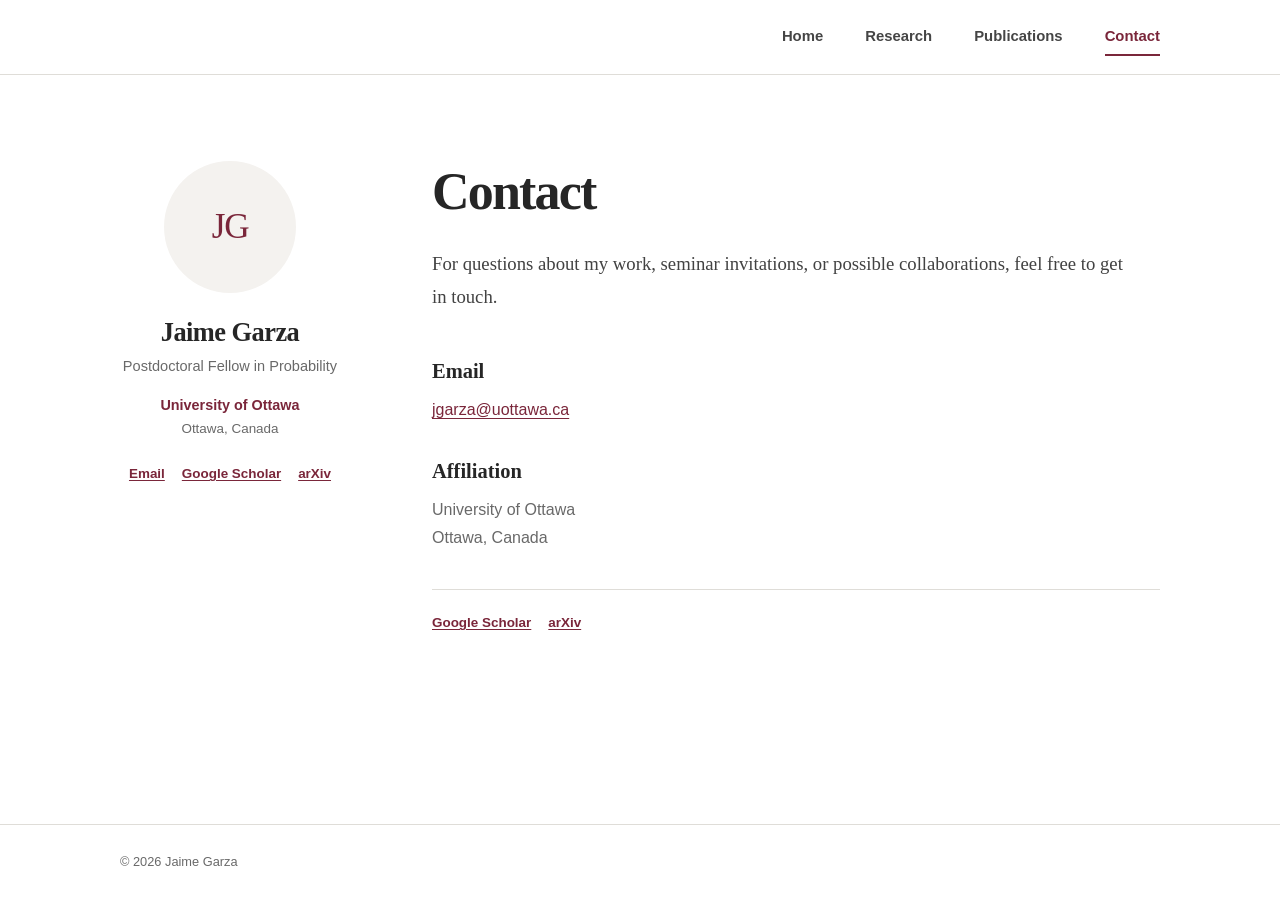
==== contact.html @ 5d1c2333 "Restructure personal site as academic profile" ====
<!doctype html>
<html lang="en">
  <head>
    <meta charset="utf-8">
    <meta name="viewport" content="width=device-width, initial-scale=1">
    <meta name="description" content="Contact information for probability researcher Jaime Garza.">
    <meta name="theme-color" content="#ffffff">
    <link rel="canonical" href="https://garjaime22-hash.github.io/personal-site/contact.html">
    <link rel="icon" href="favicon.svg" type="image/svg+xml">
    <link rel="stylesheet" href="styles.css">
    <title>Contact | Jaime Garza</title>
    <script src="site-data.js" defer></script>
    <script src="app.js" defer></script>
  </head>
  <body data-page="contact">
    <a class="skip-link" href="#main-content">Skip to main content</a>

    <header class="site-header">
      <nav class="site-shell site-nav" aria-label="Primary navigation">
        <a href="index.html" data-nav="home">Home</a>
        <a href="research.html" data-nav="research">Research</a>
        <a href="publications.html" data-nav="publications">Publications</a>
        <a href="contact.html" data-nav="contact">Contact</a>
        <a href="#" data-link="cv" hidden>CV</a>
      </nav>
    </header>

    <main class="site-shell page-grid" id="main-content">
      <aside class="profile-panel" aria-label="Profile">
        <div class="profile-monogram" data-field="initials" aria-hidden="true">JG</div>
        <h2 class="profile-name" data-field="name">Jaime Garza</h2>
        <p class="profile-role" data-field="role">Postdoctoral Fellow in Probability</p>
        <p class="profile-institution" data-field="institution">University of Ottawa</p>
        <p class="profile-location" data-field="location">Ottawa, Canada</p>
        <div class="profile-links" aria-label="Academic profiles">
          <a href="#" data-link="email">Email</a>
          <a href="#" data-link="scholar">Google Scholar</a>
          <a href="#" data-link="arxiv">arXiv</a>
          <a href="#" data-link="orcid" hidden>ORCID</a>
          <a href="#" data-link="cv" hidden>CV</a>
        </div>
      </aside>

      <article class="page-content">
        <h1>Contact</h1>
        <p class="lead" data-field="contact-text"></p>

        <dl class="contact-details">
          <div>
            <dt>Email</dt>
            <dd><a href="#" data-link="email" data-use-email-address></a></dd>
          </div>
          <div>
            <dt>Affiliation</dt>
            <dd><span data-field="institution"></span><br><span data-field="location"></span></dd>
          </div>
        </dl>

        <div class="contact-links" aria-label="Academic profiles">
          <a href="#" data-link="scholar">Google Scholar</a>
          <a href="#" data-link="arxiv">arXiv</a>
          <a href="#" data-link="orcid" hidden>ORCID</a>
          <a href="#" data-link="cv" hidden>Curriculum vitae</a>
        </div>
      </article>
    </main>

    <footer class="site-footer">
      <div class="site-shell footer-inner">
        <p>© <span data-field="current-year"></span> <span data-field="name">Jaime Garza</span></p>
      </div>
    </footer>

    <noscript><p class="noscript-message">This site needs JavaScript enabled to display its content.</p></noscript>
  </body>
</html>
---- styles.css ----
:root {
  --ink: #262626;
  --muted: #696969;
  --paper: #ffffff;
  --soft: #f4f2ef;
  --line: #dfddd8;
  --accent: #7a263a;
  --max-width: 1040px;
  --serif: Iowan Old Style, Palatino Linotype, Book Antiqua, Palatino, Georgia, serif;
  --sans: Inter, ui-sans-serif, -apple-system, BlinkMacSystemFont, "Segoe UI", sans-serif;
}

* {
  box-sizing: border-box;
}

html {
  min-height: 100%;
}

body {
  min-height: 100vh;
  margin: 0;
  color: var(--ink);
  background: var(--paper);
  font-family: var(--sans);
  font-size: 16px;
  line-height: 1.7;
  text-rendering: optimizeLegibility;
  -webkit-font-smoothing: antialiased;
}

a {
  color: var(--accent);
  text-decoration-thickness: 1px;
  text-underline-offset: 0.18em;
}

a:hover {
  color: #4e1422;
}

:focus-visible {
  outline: 2px solid var(--accent);
  outline-offset: 4px;
}

.site-shell {
  width: min(calc(100% - 48px), var(--max-width));
  margin-inline: auto;
}

.skip-link {
  position: fixed;
  z-index: 100;
  top: 12px;
  left: 12px;
  padding: 8px 12px;
  color: #fff;
  background: var(--accent);
  transform: translateY(-160%);
}

.skip-link:focus {
  transform: translateY(0);
}

.site-header {
  border-bottom: 1px solid var(--line);
}

.site-nav {
  display: flex;
  min-height: 74px;
  align-items: center;
  justify-content: flex-end;
  gap: clamp(20px, 4vw, 42px);
}

.site-nav a {
  padding: 4px 0;
  color: #454545;
  font-size: 0.93rem;
  font-weight: 600;
  text-decoration: none;
}

.site-nav a:hover,
.site-nav a[aria-current="page"] {
  color: var(--accent);
}

.site-nav a[aria-current="page"] {
  box-shadow: 0 2px 0 var(--accent);
}

.page-grid {
  display: grid;
  grid-template-columns: 220px minmax(0, 1fr);
  gap: clamp(54px, 8vw, 92px);
  min-height: calc(100vh - 151px);
  padding-top: clamp(58px, 8vw, 86px);
  padding-bottom: clamp(72px, 9vw, 108px);
}

.profile-panel {
  align-self: start;
  text-align: center;
}

.profile-monogram {
  display: grid;
  width: 132px;
  height: 132px;
  margin: 0 auto 24px;
  place-items: center;
  border-radius: 50%;
  color: var(--accent);
  background: var(--soft);
  font-family: var(--serif);
  font-size: 2.2rem;
  letter-spacing: -0.04em;
}

.profile-name {
  margin: 0;
  font-family: var(--serif);
  font-size: 1.65rem;
  font-weight: 600;
  letter-spacing: -0.02em;
  line-height: 1.2;
}

.profile-role {
  margin: 7px 0 0;
  color: var(--muted);
  font-size: 0.91rem;
  line-height: 1.5;
}

.profile-institution {
  margin: 15px 0 0;
  color: var(--accent);
  font-size: 0.9rem;
  font-weight: 600;
}

.profile-location {
  margin: 1px 0 0;
  color: var(--muted);
  font-size: 0.84rem;
}

.profile-links,
.contact-links,
.publication-links {
  display: flex;
  flex-wrap: wrap;
  gap: 7px 17px;
}

.profile-links {
  justify-content: center;
  margin-top: 22px;
}

.profile-links a,
.contact-links a,
.publication-links a,
.page-heading-row > a {
  font-size: 0.84rem;
  font-weight: 600;
}

.page-content {
  min-width: 0;
  padding-top: 3px;
}

.page-content h1 {
  margin: 0 0 28px;
  font-family: var(--serif);
  font-size: clamp(2.35rem, 5vw, 3.25rem);
  font-weight: 600;
  letter-spacing: -0.035em;
  line-height: 1.08;
}

.lead {
  max-width: 710px;
  margin: 0;
  color: #424242;
  font-family: var(--serif);
  font-size: 1.17rem;
  line-height: 1.75;
}

.detail-block {
  margin-top: 40px;
}

.detail-block h2,
.contact-details dt {
  margin: 0 0 8px;
  font-family: var(--serif);
  font-size: 1.28rem;
  font-weight: 600;
}

.detail-block p {
  margin: 0;
  color: var(--muted);
}

.research-list {
  margin-top: 38px;
  border-top: 1px solid var(--line);
}

.research-topic {
  padding: 25px 0 28px;
  border-bottom: 1px solid var(--line);
}

.research-topic h2 {
  margin: 0;
  font-family: var(--serif);
  font-size: 1.28rem;
  font-weight: 600;
}

.research-topic p {
  max-width: 690px;
  margin: 8px 0 0;
  color: var(--muted);
}

.page-heading-row {
  display: flex;
  align-items: baseline;
  justify-content: space-between;
  gap: 28px;
}

.page-heading-row h1 {
  margin-bottom: 0;
}

.publication-list {
  margin: 34px 0 0;
  padding: 0;
  border-top: 1px solid var(--line);
  list-style: none;
}

.publication {
  display: grid;
  grid-template-columns: 42px minmax(0, 1fr);
  gap: 12px;
  padding: 24px 0 26px;
  border-bottom: 1px solid var(--line);
}

.publication-number {
  padding-top: 2px;
  color: var(--muted);
  font-family: var(--serif);
  font-size: 0.94rem;
}

.publication h2 {
  margin: 0;
  font-family: var(--serif);
  font-size: 1.17rem;
  font-weight: 600;
  line-height: 1.45;
}

.publication h2 a {
  color: var(--ink);
  text-decoration: none;
}

.publication h2 a:hover {
  color: var(--accent);
  text-decoration: underline;
}

.publication-citation,
.publication-details {
  margin: 6px 0 0;
}

.publication-citation {
  color: #464646;
  font-size: 0.91rem;
}

.publication-details {
  color: var(--muted);
  font-size: 0.82rem;
}

.publication-links {
  margin-top: 10px;
}

.publication-links a {
  font-size: 0.8rem;
}

.contact-details {
  margin: 40px 0 0;
}

.contact-details > div + div {
  margin-top: 30px;
}

.contact-details dd {
  margin: 0;
  color: var(--muted);
}

.contact-links {
  margin-top: 38px;
  padding-top: 22px;
  border-top: 1px solid var(--line);
}

.site-footer {
  border-top: 1px solid var(--line);
  color: var(--muted);
}

.footer-inner {
  padding: 26px 0 34px;
  font-size: 0.8rem;
}

.footer-inner p {
  margin: 0;
}

.noscript-message,
.data-error::before {
  position: fixed;
  right: 16px;
  bottom: 16px;
  max-width: 390px;
  margin: 0;
  padding: 13px 16px;
  color: #fff;
  background: var(--accent);
  font-size: 0.88rem;
}

.data-error::before {
  content: "The site content could not load. Check that site-data.js is present and valid.";
}

[hidden] {
  display: none !important;
}

@media (max-width: 760px) {
  .site-shell {
    width: min(calc(100% - 32px), var(--max-width));
  }

  .site-nav {
    min-height: 64px;
    justify-content: flex-start;
    gap: 10px 22px;
    overflow-x: auto;
  }

  .page-grid {
    grid-template-columns: 1fr;
    gap: 48px;
    min-height: 0;
    padding-top: 48px;
    padding-bottom: 68px;
  }

  .profile-panel {
    display: grid;
    grid-template-columns: 90px minmax(0, 1fr);
    column-gap: 22px;
    text-align: left;
  }

  .profile-monogram {
    grid-row: 1 / span 4;
    width: 90px;
    height: 90px;
    margin: 0;
    font-size: 1.65rem;
  }

  .profile-name,
  .profile-role,
  .profile-institution,
  .profile-location {
    grid-column: 2;
  }

  .profile-links {
    grid-column: 1 / -1;
    justify-content: flex-start;
    margin-top: 18px;
  }

  .page-heading-row {
    display: block;
  }

  .page-heading-row > a {
    display: inline-block;
    margin-top: 14px;
  }
}

@media (max-width: 460px) {
  .profile-panel {
    display: block;
    text-align: center;
  }

  .profile-monogram {
    margin: 0 auto 20px;
  }

  .profile-links {
    justify-content: center;
  }

  .publication {
    grid-template-columns: 1fr;
    gap: 4px;
  }
}

@media (prefers-reduced-motion: reduce) {
  *,
  *::before,
  *::after {
    scroll-behavior: auto !important;
  }
}
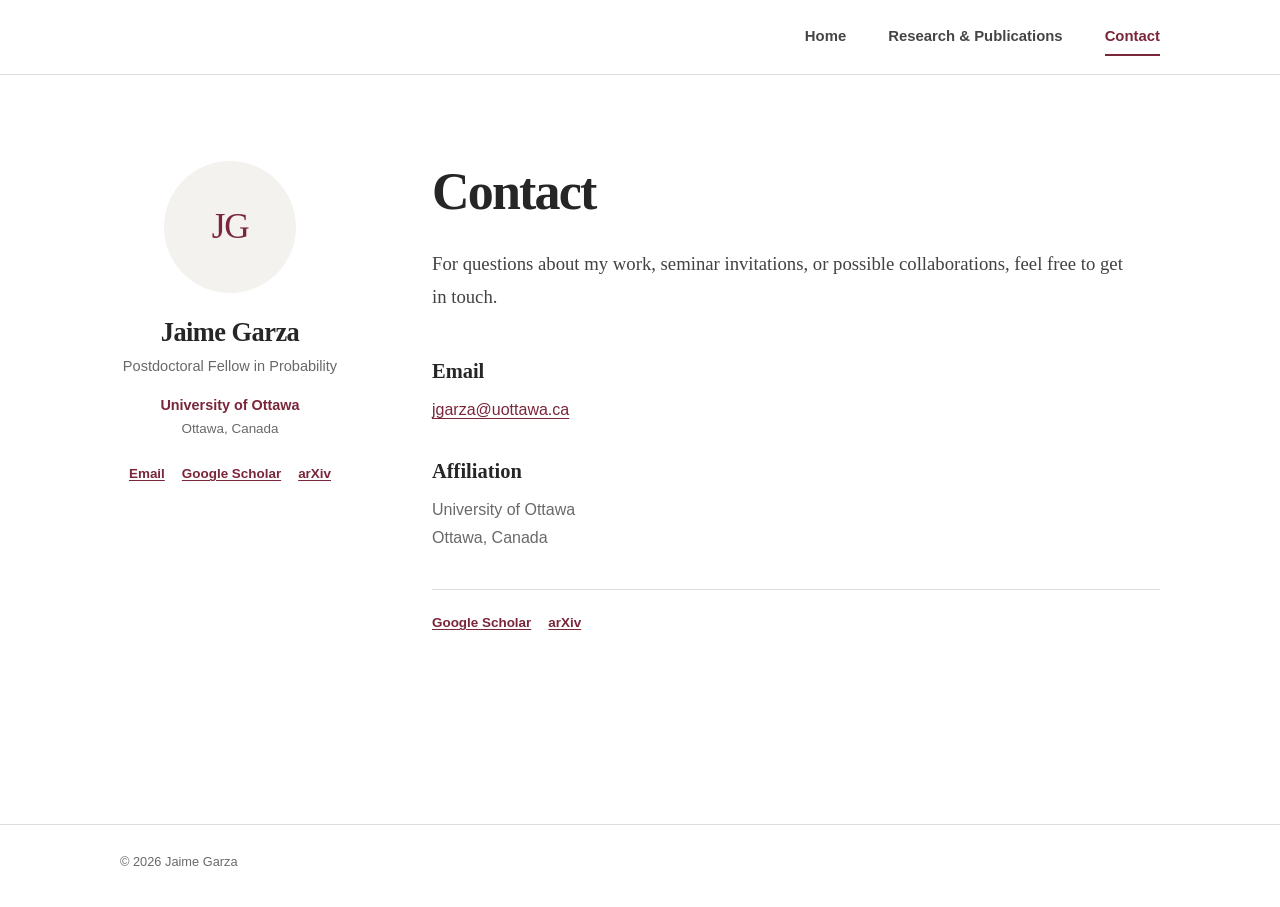
==== commit fa3ddfc0: "Combine research and publications" ====
--- a/contact.html
+++ b/contact.html
@@ -18,8 +18,7 @@
     <header class="site-header">
       <nav class="site-shell site-nav" aria-label="Primary navigation">
         <a href="index.html" data-nav="home">Home</a>
-        <a href="research.html" data-nav="research">Research</a>
-        <a href="publications.html" data-nav="publications">Publications</a>
+        <a href="research.html" data-nav="research">Research &amp; Publications</a>
         <a href="contact.html" data-nav="contact">Contact</a>
         <a href="#" data-link="cv" hidden>CV</a>
       </nav>
--- a/styles.css
+++ b/styles.css
@@ -212,29 +212,6 @@
   color: var(--muted);
 }
 
-.research-list {
-  margin-top: 38px;
-  border-top: 1px solid var(--line);
-}
-
-.research-topic {
-  padding: 25px 0 28px;
-  border-bottom: 1px solid var(--line);
-}
-
-.research-topic h2 {
-  margin: 0;
-  font-family: var(--serif);
-  font-size: 1.28rem;
-  font-weight: 600;
-}
-
-.research-topic p {
-  max-width: 690px;
-  margin: 8px 0 0;
-  color: var(--muted);
-}
-
 .page-heading-row {
   display: flex;
   align-items: baseline;
@@ -242,8 +219,24 @@
   gap: 28px;
 }
 
-.page-heading-row h1 {
+.page-heading-row h1,
+.page-heading-row h2 {
   margin-bottom: 0;
+}
+
+.page-heading-row h2 {
+  margin-top: 0;
+  font-family: var(--serif);
+  font-size: clamp(1.75rem, 4vw, 2.25rem);
+  font-weight: 600;
+  letter-spacing: -0.025em;
+  line-height: 1.2;
+}
+
+.combined-publications {
+  margin-top: 52px;
+  padding-top: 42px;
+  border-top: 1px solid var(--line);
 }
 
 .publication-list {
